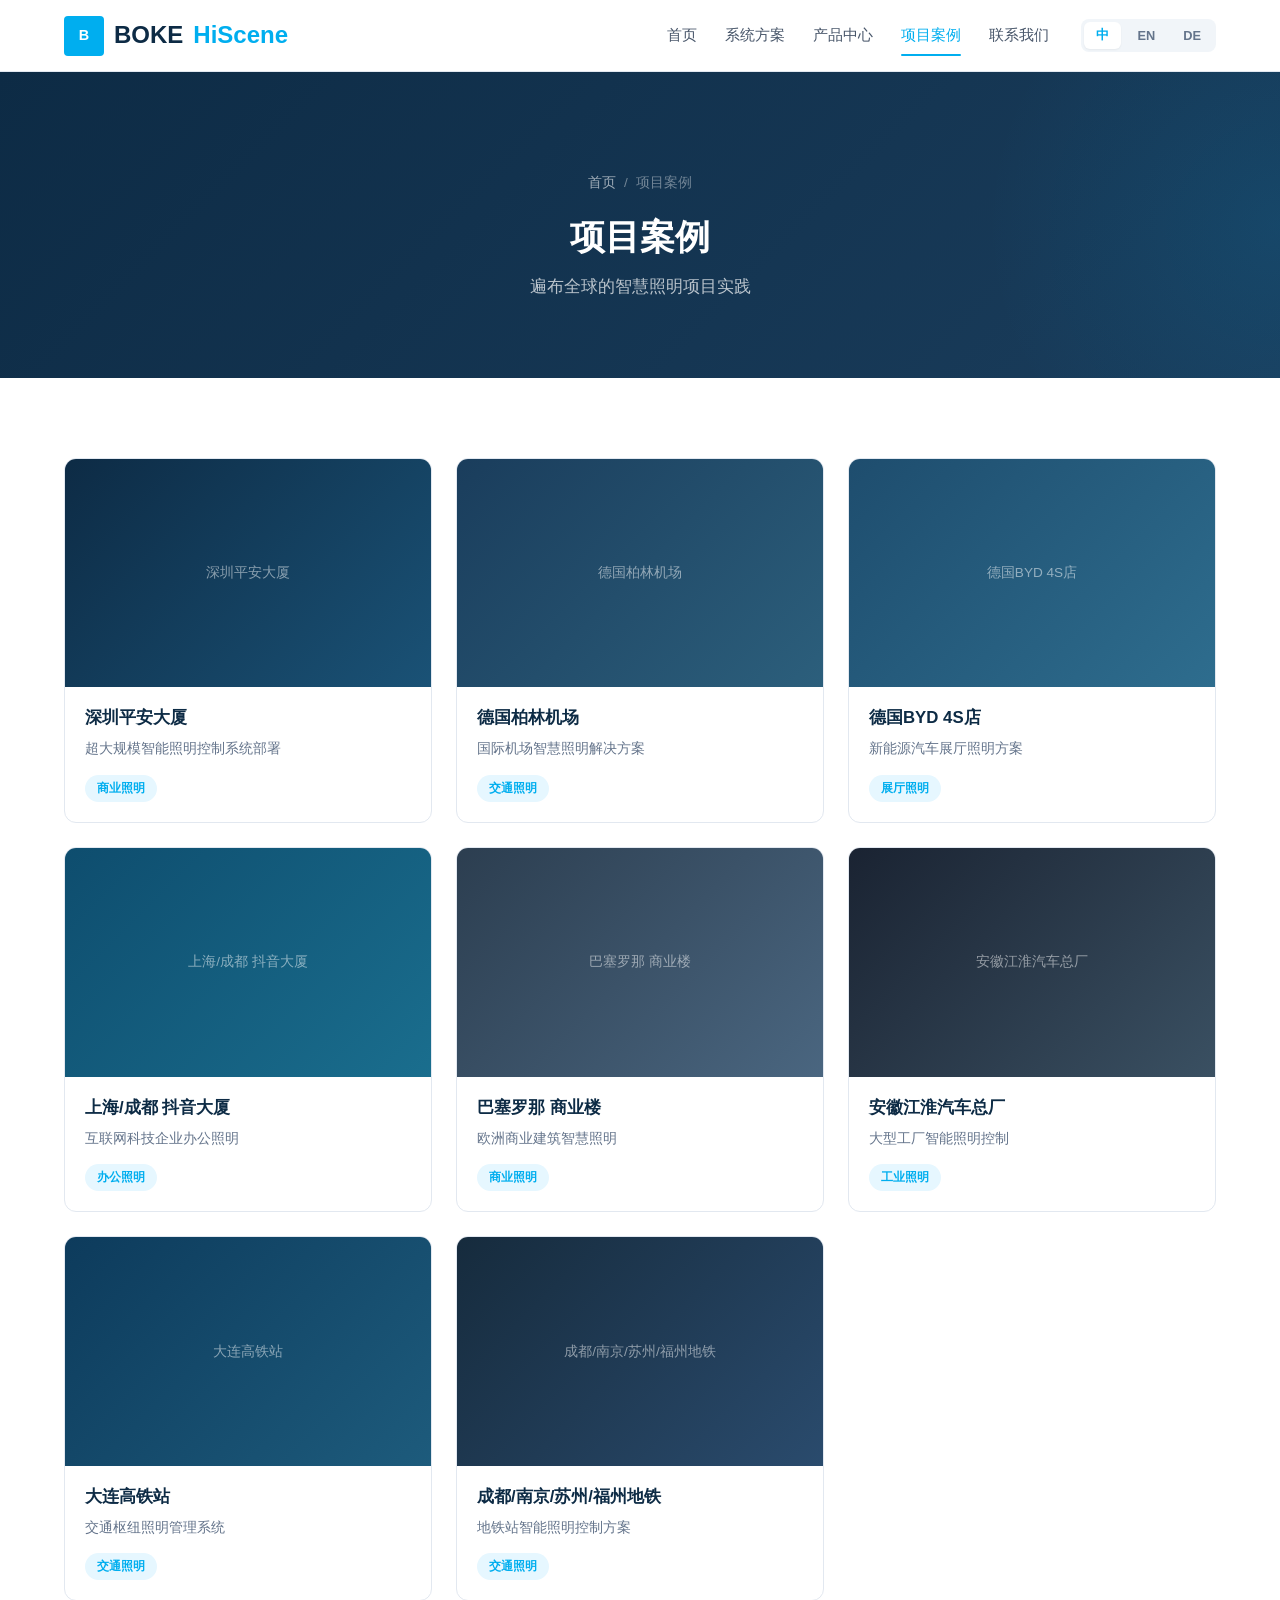
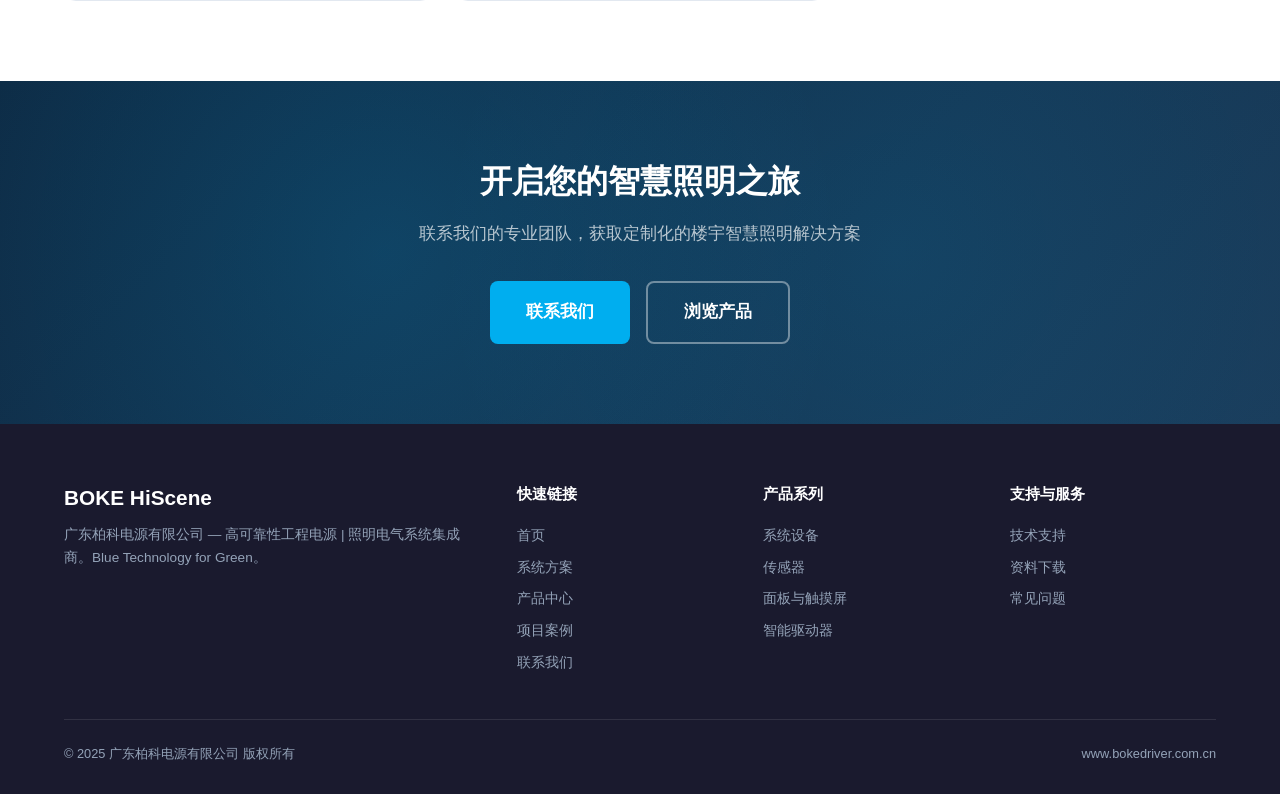
==== cases.html @ 122a6d92 "first commit" ====
<!DOCTYPE html>
<html lang="zh-CN">
<head>
  <meta charset="UTF-8">
  <meta name="viewport" content="width=device-width, initial-scale=1.0">
  <title>项目案例 - BOKE HiScene</title>
  <link rel="stylesheet" href="css/style.css">
</head>
<body>

  <!-- Header -->
  <header class="header">
    <div class="container">
      <a href="index.html" class="logo">
        <div class="logo-icon">B</div>
        BOKE <span>HiScene</span>
      </a>
      <nav class="nav">
        <div class="nav-links">
          <a href="index.html" data-i18n="nav.home">首页</a>
          <a href="system.html" data-i18n="nav.system">系统方案</a>
          <a href="products.html" data-i18n="nav.products">产品中心</a>
          <a href="cases.html" data-i18n="nav.cases">项目案例</a>
          <a href="contact.html" data-i18n="nav.contact">联系我们</a>
        </div>
        <div class="lang-switcher">
          <button data-lang="zh" class="active">中</button>
          <button data-lang="en">EN</button>
          <button data-lang="de">DE</button>
        </div>
        <button class="menu-toggle" aria-label="Menu">
          <span></span><span></span><span></span>
        </button>
      </nav>
    </div>
  </header>

  <!-- Page Hero -->
  <section class="page-hero">
    <div class="breadcrumb">
      <a href="index.html" data-i18n="nav.home">首页</a>
      <span>/</span>
      <span data-i18n="nav.cases">项目案例</span>
    </div>
    <h1 data-i18n="cases.title">项目案例</h1>
    <p data-i18n="cases.subtitle">遍布全球的智慧照明项目实践</p>
  </section>

  <!-- Cases Grid -->
  <section class="section">
    <div class="container">
      <div class="case-grid">
        <!-- Shenzhen Ping An Tower -->
        <div class="case-card">
          <div class="case-card-image" style="background: linear-gradient(135deg, #0D2B45, #1A5276);">
            <span data-i18n="case.pingan">深圳平安大厦</span>
          </div>
          <div class="case-card-body">
            <h3 data-i18n="case.pingan">深圳平安大厦</h3>
            <p data-i18n="case.pingan.desc">超大规模智能照明控制系统部署</p>
            <span class="case-tag" data-i18n="tag.commercial">商业照明</span>
          </div>
        </div>
        <!-- Berlin Airport -->
        <div class="case-card">
          <div class="case-card-image" style="background: linear-gradient(135deg, #1A3D5C, #2C5F7C);">
            <span data-i18n="case.berlin">德国柏林机场</span>
          </div>
          <div class="case-card-body">
            <h3 data-i18n="case.berlin">德国柏林机场</h3>
            <p data-i18n="case.berlin.desc">国际机场智慧照明解决方案</p>
            <span class="case-tag" data-i18n="tag.transport">交通照明</span>
          </div>
        </div>
        <!-- BYD 4S -->
        <div class="case-card">
          <div class="case-card-image" style="background: linear-gradient(135deg, #1E4D6E, #2E6D8E);">
            <span data-i18n="case.byd">德国BYD 4S店</span>
          </div>
          <div class="case-card-body">
            <h3 data-i18n="case.byd">德国BYD 4S店</h3>
            <p data-i18n="case.byd.desc">新能源汽车展厅照明方案</p>
            <span class="case-tag" data-i18n="tag.showroom">展厅照明</span>
          </div>
        </div>
        <!-- TikTok -->
        <div class="case-card">
          <div class="case-card-image" style="background: linear-gradient(135deg, #0E4D6E, #1A6E8E);">
            <span data-i18n="case.tiktok">上海/成都 抖音大厦</span>
          </div>
          <div class="case-card-body">
            <h3 data-i18n="case.tiktok">上海/成都 抖音大厦</h3>
            <p data-i18n="case.tiktok.desc">互联网科技企业办公照明</p>
            <span class="case-tag" data-i18n="tag.office">办公照明</span>
          </div>
        </div>
        <!-- Barcelona -->
        <div class="case-card">
          <div class="case-card-image" style="background: linear-gradient(135deg, #2C3E50, #4A6680);">
            <span data-i18n="case.barcelona">巴塞罗那 商业楼</span>
          </div>
          <div class="case-card-body">
            <h3 data-i18n="case.barcelona">巴塞罗那 商业楼</h3>
            <p data-i18n="case.barcelona.desc">欧洲商业建筑智慧照明</p>
            <span class="case-tag" data-i18n="tag.commercial">商业照明</span>
          </div>
        </div>
        <!-- JAC Motors -->
        <div class="case-card">
          <div class="case-card-image" style="background: linear-gradient(135deg, #1A2332, #3A5062);">
            <span data-i18n="case.jac">安徽江淮汽车总厂</span>
          </div>
          <div class="case-card-body">
            <h3 data-i18n="case.jac">安徽江淮汽车总厂</h3>
            <p data-i18n="case.jac.desc">大型工厂智能照明控制</p>
            <span class="case-tag" data-i18n="tag.industrial">工业照明</span>
          </div>
        </div>
        <!-- Dalian HSR -->
        <div class="case-card">
          <div class="case-card-image" style="background: linear-gradient(135deg, #0D3B5C, #1D5B7C);">
            <span data-i18n="case.dalian">大连高铁站</span>
          </div>
          <div class="case-card-body">
            <h3 data-i18n="case.dalian">大连高铁站</h3>
            <p data-i18n="case.dalian.desc">交通枢纽照明管理系统</p>
            <span class="case-tag" data-i18n="tag.transport">交通照明</span>
          </div>
        </div>
        <!-- Metro -->
        <div class="case-card">
          <div class="case-card-image" style="background: linear-gradient(135deg, #162B3D, #2A4B6D);">
            <span data-i18n="case.metro">成都/南京/苏州/福州地铁</span>
          </div>
          <div class="case-card-body">
            <h3 data-i18n="case.metro">成都/南京/苏州/福州地铁</h3>
            <p data-i18n="case.metro.desc">地铁站智能照明控制方案</p>
            <span class="case-tag" data-i18n="tag.transport">交通照明</span>
          </div>
        </div>
      </div>
    </div>
  </section>

  <!-- CTA -->
  <section class="cta-section">
    <div class="container">
      <h2 data-i18n="cta.title">开启您的智慧照明之旅</h2>
      <p data-i18n="cta.desc">联系我们的专业团队，获取定制化的楼宇智慧照明解决方案</p>
      <div class="btn-group" style="justify-content:center;">
        <a href="contact.html" class="btn btn-primary btn-lg" data-i18n="cta.btn.contact">联系我们</a>
        <a href="products.html" class="btn btn-outline btn-lg" data-i18n="cta.btn.products">浏览产品</a>
      </div>
    </div>
  </section>

  <!-- Footer -->
  <footer class="footer">
    <div class="container">
      <div class="footer-grid">
        <div class="footer-brand">
          <h3>BOKE HiScene</h3>
          <p data-i18n="footer.brand.desc">广东柏科电源有限公司 — 高可靠性工程电源 | 照明电气系统集成商。Blue Technology for Green。</p>
        </div>
        <div class="footer-links">
          <h4 data-i18n="footer.quicklinks">快速链接</h4>
          <a href="index.html" data-i18n="nav.home">首页</a>
          <a href="system.html" data-i18n="nav.system">系统方案</a>
          <a href="products.html" data-i18n="nav.products">产品中心</a>
          <a href="cases.html" data-i18n="nav.cases">项目案例</a>
          <a href="contact.html" data-i18n="nav.contact">联系我们</a>
        </div>
        <div class="footer-links">
          <h4 data-i18n="footer.products">产品系列</h4>
          <a href="products.html" data-i18n="products.tab.system">系统设备</a>
          <a href="products.html" data-i18n="products.tab.sensor">传感器</a>
          <a href="products.html" data-i18n="products.tab.panel">面板与触摸屏</a>
          <a href="products.html" data-i18n="products.tab.driver">智能驱动器</a>
        </div>
        <div class="footer-links">
          <h4 data-i18n="footer.support">支持与服务</h4>
          <a href="contact.html" data-i18n="footer.techsupport">技术支持</a>
          <a href="#" data-i18n="footer.download">资料下载</a>
          <a href="#" data-i18n="footer.faq">常见问题</a>
        </div>
      </div>
      <div class="footer-bottom">
        <span data-i18n="footer.copyright">© 2025 广东柏科电源有限公司 版权所有</span>
        <span>www.bokedriver.com.cn</span>
      </div>
    </div>
  </footer>

  <script src="js/i18n.js"></script>
  <script src="js/main.js"></script>
</body>
</html>
---- css/style.css ----
/* ============================================
   BOKE HiScene - Global Styles
   ============================================ */

/* --- CSS Variables --- */
:root {
  --primary: #00AEEF;
  --primary-dark: #0090CC;
  --primary-light: #E6F7FF;
  --navy: #0D2B45;
  --navy-light: #1A3D5C;
  --dark: #1A1A2E;
  --white: #FFFFFF;
  --bg: #F8FAFC;
  --bg-alt: #F0F4F8;
  --gray-100: #F1F5F9;
  --gray-200: #E2E8F0;
  --gray-300: #CBD5E1;
  --gray-400: #94A3B8;
  --gray-500: #64748B;
  --gray-600: #475569;
  --gray-700: #334155;
  --gray-800: #1E293B;
  --green: #16A34A;
  --green-light: #DCFCE7;
  --orange: #F59E0B;
  --red: #DC2626;

  --font-family: -apple-system, BlinkMacSystemFont, "Segoe UI", "PingFang SC", "Hiragino Sans GB", "Microsoft YaHei", "Helvetica Neue", Arial, sans-serif;
  --font-mono: "SF Mono", "Fira Code", "Fira Mono", "Roboto Mono", monospace;

  --shadow-sm: 0 1px 2px rgba(0,0,0,0.05);
  --shadow: 0 1px 3px rgba(0,0,0,0.1), 0 1px 2px rgba(0,0,0,0.06);
  --shadow-md: 0 4px 6px rgba(0,0,0,0.07), 0 2px 4px rgba(0,0,0,0.06);
  --shadow-lg: 0 10px 15px rgba(0,0,0,0.1), 0 4px 6px rgba(0,0,0,0.05);
  --shadow-xl: 0 20px 25px rgba(0,0,0,0.1), 0 10px 10px rgba(0,0,0,0.04);

  --radius-sm: 4px;
  --radius: 8px;
  --radius-lg: 12px;
  --radius-xl: 16px;

  --max-width: 1200px;
  --header-height: 72px;

  --transition: 0.3s ease;
}

/* --- Reset & Base --- */
*, *::before, *::after {
  margin: 0;
  padding: 0;
  box-sizing: border-box;
}

html {
  scroll-behavior: smooth;
  font-size: 16px;
}

body {
  font-family: var(--font-family);
  color: var(--gray-700);
  background: var(--white);
  line-height: 1.6;
  -webkit-font-smoothing: antialiased;
  -moz-osx-font-smoothing: grayscale;
}

a {
  color: var(--primary);
  text-decoration: none;
  transition: color var(--transition);
}

a:hover {
  color: var(--primary-dark);
}

img {
  max-width: 100%;
  height: auto;
  display: block;
}

ul, ol {
  list-style: none;
}

h1, h2, h3, h4, h5, h6 {
  color: var(--navy);
  font-weight: 700;
  line-height: 1.3;
}

h1 { font-size: 2.5rem; }
h2 { font-size: 2rem; }
h3 { font-size: 1.5rem; }
h4 { font-size: 1.25rem; }

p {
  margin-bottom: 1rem;
  line-height: 1.8;
}

/* --- Layout --- */
.container {
  max-width: var(--max-width);
  margin: 0 auto;
  padding: 0 24px;
}

.section {
  padding: 80px 0;
}

.section-alt {
  background: var(--bg);
}

.section-header {
  text-align: center;
  margin-bottom: 48px;
}

.section-header h2 {
  margin-bottom: 16px;
  position: relative;
}

.section-header h2::after {
  content: "";
  display: block;
  width: 60px;
  height: 3px;
  background: var(--primary);
  margin: 16px auto 0;
  border-radius: 2px;
}

.section-header p {
  color: var(--gray-500);
  font-size: 1.1rem;
  max-width: 640px;
  margin: 0 auto;
}

/* --- Header / Navigation --- */
.header {
  position: fixed;
  top: 0;
  left: 0;
  right: 0;
  height: var(--header-height);
  background: rgba(255,255,255,0.95);
  backdrop-filter: blur(10px);
  -webkit-backdrop-filter: blur(10px);
  border-bottom: 1px solid var(--gray-200);
  z-index: 1000;
  transition: background var(--transition), box-shadow var(--transition);
}

.header.scrolled {
  box-shadow: var(--shadow-md);
}

.header .container {
  display: flex;
  align-items: center;
  justify-content: space-between;
  height: 100%;
}

.logo {
  display: flex;
  align-items: center;
  gap: 10px;
  font-size: 1.5rem;
  font-weight: 800;
  color: var(--navy);
}

.logo-icon {
  width: 40px;
  height: 40px;
  background: var(--primary);
  border-radius: var(--radius-sm);
  display: flex;
  align-items: center;
  justify-content: center;
  color: white;
  font-weight: 900;
  font-size: 0.9rem;
}

.logo span {
  color: var(--primary);
}

.nav {
  display: flex;
  align-items: center;
  gap: 32px;
}

.nav-links {
  display: flex;
  gap: 28px;
}

.nav-links a {
  color: var(--gray-600);
  font-size: 0.95rem;
  font-weight: 500;
  padding: 8px 0;
  position: relative;
  transition: color var(--transition);
}

.nav-links a:hover,
.nav-links a.active {
  color: var(--primary);
}

.nav-links a.active::after {
  content: "";
  position: absolute;
  bottom: 0;
  left: 0;
  right: 0;
  height: 2px;
  background: var(--primary);
  border-radius: 1px;
}

/* Language Switcher */
.lang-switcher {
  display: flex;
  gap: 4px;
  background: var(--gray-100);
  border-radius: var(--radius);
  padding: 3px;
}

.lang-switcher button {
  border: none;
  background: transparent;
  padding: 5px 12px;
  font-size: 0.8rem;
  font-weight: 600;
  color: var(--gray-500);
  cursor: pointer;
  border-radius: 6px;
  transition: all var(--transition);
  font-family: var(--font-family);
}

.lang-switcher button.active {
  background: var(--white);
  color: var(--primary);
  box-shadow: var(--shadow-sm);
}

.lang-switcher button:hover:not(.active) {
  color: var(--gray-700);
}

/* Mobile Menu Toggle */
.menu-toggle {
  display: none;
  flex-direction: column;
  gap: 5px;
  cursor: pointer;
  padding: 8px;
  border: none;
  background: none;
}

.menu-toggle span {
  display: block;
  width: 24px;
  height: 2px;
  background: var(--navy);
  border-radius: 2px;
  transition: all var(--transition);
}

/* --- Hero Section --- */
.hero {
  position: relative;
  min-height: 600px;
  display: flex;
  align-items: center;
  background: linear-gradient(135deg, var(--navy) 0%, var(--navy-light) 50%, #0E4D6E 100%);
  overflow: hidden;
  margin-top: var(--header-height);
}

.hero::before {
  content: "";
  position: absolute;
  top: -50%;
  right: -20%;
  width: 70%;
  height: 200%;
  background: linear-gradient(135deg, rgba(0,174,239,0.15) 0%, rgba(0,174,239,0.05) 100%);
  transform: rotate(-15deg);
  border-radius: 100px;
}

.hero::after {
  content: "";
  position: absolute;
  bottom: -10%;
  left: -10%;
  width: 40%;
  height: 60%;
  background: radial-gradient(circle, rgba(0,174,239,0.1) 0%, transparent 70%);
}

.hero .container {
  position: relative;
  z-index: 2;
  display: flex;
  align-items: center;
  gap: 60px;
  padding-top: 40px;
  padding-bottom: 40px;
}

.hero-content {
  flex: 1;
  color: white;
}

.hero-badge {
  display: inline-flex;
  align-items: center;
  gap: 8px;
  background: rgba(0,174,239,0.2);
  border: 1px solid rgba(0,174,239,0.3);
  border-radius: 24px;
  padding: 6px 16px;
  font-size: 0.85rem;
  color: var(--primary);
  margin-bottom: 24px;
}

.hero-badge::before {
  content: "";
  width: 8px;
  height: 8px;
  background: var(--primary);
  border-radius: 50%;
  animation: pulse 2s infinite;
}

@keyframes pulse {
  0%, 100% { opacity: 1; }
  50% { opacity: 0.4; }
}

.hero h1 {
  color: white;
  font-size: 3rem;
  font-weight: 800;
  line-height: 1.2;
  margin-bottom: 16px;
}

.hero h1 span {
  color: var(--primary);
}

.hero-subtitle {
  font-size: 1.2rem;
  color: rgba(255,255,255,0.8);
  margin-bottom: 32px;
  max-width: 520px;
  line-height: 1.7;
}

.hero-visual {
  flex: 1;
  max-width: 480px;
}

.hero-image-placeholder {
  aspect-ratio: 4/3;
  background: linear-gradient(135deg, rgba(0,174,239,0.2), rgba(0,174,239,0.05));
  border: 1px solid rgba(0,174,239,0.2);
  border-radius: var(--radius-lg);
  display: flex;
  align-items: center;
  justify-content: center;
  color: rgba(255,255,255,0.5);
  font-size: 0.9rem;
}

/* --- Buttons --- */
.btn {
  display: inline-flex;
  align-items: center;
  gap: 8px;
  padding: 12px 28px;
  border-radius: var(--radius);
  font-size: 0.95rem;
  font-weight: 600;
  border: none;
  cursor: pointer;
  transition: all var(--transition);
  font-family: var(--font-family);
  text-decoration: none;
}

.btn-primary {
  background: var(--primary);
  color: white;
}

.btn-primary:hover {
  background: var(--primary-dark);
  color: white;
  transform: translateY(-1px);
  box-shadow: 0 4px 12px rgba(0,174,239,0.4);
}

.btn-outline {
  background: transparent;
  color: white;
  border: 2px solid rgba(255,255,255,0.4);
}

.btn-outline:hover {
  background: rgba(255,255,255,0.1);
  border-color: white;
  color: white;
}

.btn-outline-dark {
  background: transparent;
  color: var(--primary);
  border: 2px solid var(--primary);
}

.btn-outline-dark:hover {
  background: var(--primary);
  color: white;
}

.btn-sm {
  padding: 8px 18px;
  font-size: 0.85rem;
}

.btn-lg {
  padding: 16px 36px;
  font-size: 1.05rem;
}

.btn-group {
  display: flex;
  gap: 16px;
  flex-wrap: wrap;
}

/* --- Stats Bar --- */
.stats-bar {
  background: var(--white);
  padding: 40px 0;
  border-bottom: 1px solid var(--gray-200);
}

.stats-grid {
  display: grid;
  grid-template-columns: repeat(4, 1fr);
  gap: 32px;
  text-align: center;
}

.stat-item {
  padding: 16px;
}

.stat-number {
  font-size: 2.5rem;
  font-weight: 800;
  color: var(--primary);
  line-height: 1;
  margin-bottom: 8px;
}

.stat-number span {
  font-size: 1.2rem;
  font-weight: 600;
}

.stat-label {
  font-size: 0.9rem;
  color: var(--gray-500);
}

/* --- Cards --- */
.card {
  background: var(--white);
  border-radius: var(--radius-lg);
  border: 1px solid var(--gray-200);
  padding: 32px;
  transition: all var(--transition);
}

.card:hover {
  box-shadow: var(--shadow-lg);
  transform: translateY(-4px);
  border-color: var(--primary-light);
}

.card-icon {
  width: 56px;
  height: 56px;
  background: var(--primary-light);
  border-radius: var(--radius);
  display: flex;
  align-items: center;
  justify-content: center;
  margin-bottom: 20px;
  color: var(--primary);
}

.card-icon svg {
  width: 28px;
  height: 28px;
}

.card h3 {
  font-size: 1.1rem;
  margin-bottom: 10px;
}

.card p {
  font-size: 0.9rem;
  color: var(--gray-500);
  margin-bottom: 0;
  line-height: 1.6;
}

/* Feature Grid */
.feature-grid {
  display: grid;
  grid-template-columns: repeat(3, 1fr);
  gap: 24px;
}

/* --- Product Card --- */
.product-card {
  background: var(--white);
  border-radius: var(--radius-lg);
  border: 1px solid var(--gray-200);
  overflow: hidden;
  transition: all var(--transition);
}

.product-card:hover {
  box-shadow: var(--shadow-lg);
  transform: translateY(-4px);
  border-color: var(--primary);
}

.product-card-image {
  aspect-ratio: 4/3;
  background: var(--bg);
  display: flex;
  align-items: center;
  justify-content: center;
  color: var(--gray-400);
  font-size: 0.85rem;
  border-bottom: 1px solid var(--gray-200);
  position: relative;
  overflow: hidden;
}

.product-card-image::before {
  content: "";
  position: absolute;
  top: 0;
  left: 0;
  right: 0;
  bottom: 0;
  background: linear-gradient(135deg, var(--primary-light) 0%, var(--bg) 100%);
  opacity: 0.5;
}

.product-card-image span {
  position: relative;
  z-index: 1;
  font-weight: 600;
  color: var(--gray-500);
}

.product-card-body {
  padding: 20px;
}

.product-card-model {
  font-size: 0.8rem;
  color: var(--primary);
  font-weight: 600;
  margin-bottom: 4px;
  font-family: var(--font-mono);
}

.product-card-body h3 {
  font-size: 1rem;
  margin-bottom: 8px;
}

.product-card-body p {
  font-size: 0.85rem;
  color: var(--gray-500);
  margin-bottom: 12px;
}

.product-card-link {
  font-size: 0.85rem;
  font-weight: 600;
  color: var(--primary);
  display: inline-flex;
  align-items: center;
  gap: 4px;
}

.product-card-link::after {
  content: "\2192";
}

/* Product Grid */
.product-grid {
  display: grid;
  grid-template-columns: repeat(4, 1fr);
  gap: 24px;
}

/* --- Case Card --- */
.case-card {
  background: var(--white);
  border-radius: var(--radius-lg);
  overflow: hidden;
  border: 1px solid var(--gray-200);
  transition: all var(--transition);
}

.case-card:hover {
  box-shadow: var(--shadow-lg);
  transform: translateY(-4px);
}

.case-card-image {
  aspect-ratio: 16/10;
  background: linear-gradient(135deg, var(--navy), var(--navy-light));
  display: flex;
  align-items: center;
  justify-content: center;
  color: rgba(255,255,255,0.5);
  font-size: 0.85rem;
  position: relative;
}

.case-card-body {
  padding: 20px;
}

.case-card-body h3 {
  font-size: 1.05rem;
  margin-bottom: 8px;
}

.case-card-body p {
  font-size: 0.85rem;
  color: var(--gray-500);
  margin-bottom: 12px;
}

.case-tag {
  display: inline-block;
  padding: 4px 12px;
  background: var(--primary-light);
  color: var(--primary);
  font-size: 0.75rem;
  font-weight: 600;
  border-radius: 20px;
}

.case-grid {
  display: grid;
  grid-template-columns: repeat(3, 1fr);
  gap: 24px;
}

/* --- Tabs --- */
.tabs {
  display: flex;
  gap: 8px;
  flex-wrap: wrap;
  margin-bottom: 32px;
  border-bottom: 2px solid var(--gray-200);
  padding-bottom: 0;
}

.tab-btn {
  padding: 12px 24px;
  border: none;
  background: none;
  font-size: 0.9rem;
  font-weight: 600;
  color: var(--gray-500);
  cursor: pointer;
  position: relative;
  transition: all var(--transition);
  font-family: var(--font-family);
  border-bottom: 2px solid transparent;
  margin-bottom: -2px;
}

.tab-btn:hover {
  color: var(--primary);
}

.tab-btn.active {
  color: var(--primary);
  border-bottom-color: var(--primary);
}

.tab-content {
  display: none;
}

.tab-content.active {
  display: block;
}

/* --- Advantage Grid (icon + text compact) --- */
.advantage-grid {
  display: grid;
  grid-template-columns: repeat(5, 1fr);
  gap: 20px;
}

.advantage-item {
  text-align: center;
  padding: 24px 16px;
  background: var(--white);
  border-radius: var(--radius);
  border: 1px solid var(--gray-200);
  transition: all var(--transition);
}

.advantage-item:hover {
  border-color: var(--primary);
  box-shadow: var(--shadow-md);
}

.advantage-icon {
  width: 48px;
  height: 48px;
  margin: 0 auto 12px;
  background: var(--primary-light);
  border-radius: var(--radius);
  display: flex;
  align-items: center;
  justify-content: center;
  color: var(--primary);
}

.advantage-icon svg {
  width: 24px;
  height: 24px;
}

.advantage-item h4 {
  font-size: 0.9rem;
  margin-bottom: 6px;
}

.advantage-item p {
  font-size: 0.78rem;
  color: var(--gray-500);
  margin-bottom: 0;
  line-height: 1.5;
}

/* Control Strategy Grid */
.strategy-grid {
  display: grid;
  grid-template-columns: repeat(4, 1fr);
  gap: 20px;
}

.strategy-item {
  text-align: center;
  padding: 28px 16px;
  background: var(--white);
  border-radius: var(--radius);
  border: 1px solid var(--gray-200);
  transition: all var(--transition);
}

.strategy-item:hover {
  border-color: var(--primary);
  box-shadow: var(--shadow-md);
}

.strategy-icon {
  width: 52px;
  height: 52px;
  margin: 0 auto 14px;
  background: var(--primary-light);
  border-radius: 50%;
  display: flex;
  align-items: center;
  justify-content: center;
  color: var(--primary);
}

.strategy-icon svg {
  width: 24px;
  height: 24px;
}

.strategy-item h4 {
  font-size: 0.9rem;
  color: var(--navy);
}

/* --- Scene / Application Cards --- */
.scene-grid {
  display: grid;
  grid-template-columns: repeat(4, 1fr);
  gap: 24px;
}

.scene-card {
  position: relative;
  border-radius: var(--radius-lg);
  overflow: hidden;
  aspect-ratio: 3/4;
  cursor: pointer;
  transition: all var(--transition);
}

.scene-card:hover {
  transform: translateY(-4px);
  box-shadow: var(--shadow-xl);
}

.scene-card-bg {
  position: absolute;
  inset: 0;
  background: linear-gradient(135deg, var(--navy) 0%, var(--navy-light) 100%);
}

.scene-card::after {
  content: "";
  position: absolute;
  inset: 0;
  background: linear-gradient(to top, rgba(0,0,0,0.7) 0%, rgba(0,0,0,0.1) 50%, transparent 100%);
}

.scene-card-content {
  position: absolute;
  bottom: 0;
  left: 0;
  right: 0;
  padding: 24px;
  z-index: 2;
  color: white;
}

.scene-card-content h3 {
  color: white;
  font-size: 1.1rem;
  margin-bottom: 6px;
}

.scene-card-content p {
  font-size: 0.8rem;
  color: rgba(255,255,255,0.7);
  margin-bottom: 0;
}

/* --- Product Detail --- */
.product-detail-header {
  display: grid;
  grid-template-columns: 1fr 1fr;
  gap: 48px;
  align-items: start;
  padding: 40px 0;
}

.product-detail-image {
  aspect-ratio: 1;
  background: var(--bg);
  border-radius: var(--radius-lg);
  display: flex;
  align-items: center;
  justify-content: center;
  color: var(--gray-400);
  border: 1px solid var(--gray-200);
}

.product-detail-info h1 {
  font-size: 2rem;
  margin-bottom: 8px;
}

.product-detail-model {
  font-size: 1rem;
  color: var(--primary);
  font-weight: 600;
  font-family: var(--font-mono);
  margin-bottom: 20px;
}

.product-features {
  margin-bottom: 24px;
}

.product-features li {
  padding: 8px 0;
  padding-left: 20px;
  position: relative;
  font-size: 0.9rem;
  color: var(--gray-600);
  border-bottom: 1px solid var(--gray-100);
}

.product-features li::before {
  content: "";
  position: absolute;
  left: 0;
  top: 15px;
  width: 8px;
  height: 8px;
  background: var(--primary);
  border-radius: 50%;
}

/* Spec Table */
.spec-table {
  width: 100%;
  border-collapse: collapse;
  margin-top: 24px;
}

.spec-table th,
.spec-table td {
  padding: 12px 16px;
  text-align: left;
  border-bottom: 1px solid var(--gray-200);
  font-size: 0.9rem;
}

.spec-table th {
  background: var(--bg);
  color: var(--navy);
  font-weight: 600;
  width: 35%;
}

.spec-table td {
  color: var(--gray-600);
}

/* --- Page Hero (sub pages) --- */
.page-hero {
  background: linear-gradient(135deg, var(--navy) 0%, var(--navy-light) 100%);
  padding: 100px 0 60px;
  margin-top: var(--header-height);
  text-align: center;
  position: relative;
  overflow: hidden;
}

.page-hero::before {
  content: "";
  position: absolute;
  top: -50%;
  right: -30%;
  width: 60%;
  height: 200%;
  background: radial-gradient(circle, rgba(0,174,239,0.1) 0%, transparent 60%);
}

.page-hero h1 {
  color: white;
  font-size: 2.2rem;
  margin-bottom: 12px;
  position: relative;
}

.page-hero p {
  color: rgba(255,255,255,0.7);
  font-size: 1.05rem;
  position: relative;
}

/* Breadcrumb */
.breadcrumb {
  display: flex;
  align-items: center;
  gap: 8px;
  font-size: 0.85rem;
  color: rgba(255,255,255,0.5);
  justify-content: center;
  margin-bottom: 20px;
  position: relative;
}

.breadcrumb a {
  color: rgba(255,255,255,0.6);
}

.breadcrumb a:hover {
  color: white;
}

.breadcrumb span {
  color: rgba(255,255,255,0.4);
}

/* --- Contact / Form --- */
.contact-grid {
  display: grid;
  grid-template-columns: 1fr 1fr;
  gap: 48px;
}

.contact-info-item {
  display: flex;
  gap: 16px;
  margin-bottom: 24px;
}

.contact-info-icon {
  width: 44px;
  height: 44px;
  background: var(--primary-light);
  border-radius: var(--radius);
  display: flex;
  align-items: center;
  justify-content: center;
  color: var(--primary);
  flex-shrink: 0;
}

.contact-info-icon svg {
  width: 20px;
  height: 20px;
}

.contact-info-text h4 {
  font-size: 0.9rem;
  margin-bottom: 4px;
}

.contact-info-text p {
  font-size: 0.9rem;
  color: var(--gray-500);
  margin-bottom: 0;
}

.form-group {
  margin-bottom: 20px;
}

.form-group label {
  display: block;
  font-size: 0.85rem;
  font-weight: 600;
  color: var(--gray-700);
  margin-bottom: 6px;
}

.form-group input,
.form-group textarea,
.form-group select {
  width: 100%;
  padding: 10px 14px;
  border: 1px solid var(--gray-300);
  border-radius: var(--radius);
  font-size: 0.9rem;
  color: var(--gray-700);
  font-family: var(--font-family);
  transition: border-color var(--transition);
  background: var(--white);
}

.form-group input:focus,
.form-group textarea:focus,
.form-group select:focus {
  outline: none;
  border-color: var(--primary);
  box-shadow: 0 0 0 3px rgba(0,174,239,0.1);
}

.form-group textarea {
  min-height: 120px;
  resize: vertical;
}

/* --- Certification Badges --- */
.cert-grid {
  display: flex;
  gap: 32px;
  align-items: center;
  justify-content: center;
  flex-wrap: wrap;
  padding: 40px 0;
}

.cert-badge {
  display: flex;
  flex-direction: column;
  align-items: center;
  gap: 8px;
  padding: 16px 24px;
  background: var(--white);
  border-radius: var(--radius);
  border: 1px solid var(--gray-200);
}

.cert-badge-icon {
  width: 48px;
  height: 48px;
  background: var(--primary-light);
  border-radius: 50%;
  display: flex;
  align-items: center;
  justify-content: center;
  color: var(--primary);
  font-weight: 700;
  font-size: 0.7rem;
}

.cert-badge span {
  font-size: 0.8rem;
  font-weight: 600;
  color: var(--gray-600);
}

/* --- CTA Section --- */
.cta-section {
  background: linear-gradient(135deg, var(--navy) 0%, var(--navy-light) 100%);
  padding: 80px 0;
  text-align: center;
  position: relative;
  overflow: hidden;
}

.cta-section::before {
  content: "";
  position: absolute;
  top: 0;
  left: 0;
  right: 0;
  bottom: 0;
  background: radial-gradient(circle at 30% 50%, rgba(0,174,239,0.15) 0%, transparent 50%),
              radial-gradient(circle at 70% 50%, rgba(0,174,239,0.1) 0%, transparent 50%);
}

.cta-section .container {
  position: relative;
}

.cta-section h2 {
  color: white;
  font-size: 2rem;
  margin-bottom: 16px;
}

.cta-section p {
  color: rgba(255,255,255,0.7);
  font-size: 1.05rem;
  margin-bottom: 32px;
  max-width: 500px;
  margin-left: auto;
  margin-right: auto;
}

/* --- Footer --- */
.footer {
  background: var(--dark);
  color: var(--gray-400);
  padding: 60px 0 30px;
}

.footer-grid {
  display: grid;
  grid-template-columns: 2fr 1fr 1fr 1fr;
  gap: 40px;
  margin-bottom: 40px;
}

.footer-brand h3 {
  color: white;
  font-size: 1.3rem;
  margin-bottom: 12px;
}

.footer-brand p {
  font-size: 0.85rem;
  color: var(--gray-400);
  line-height: 1.7;
}

.footer-links h4 {
  color: white;
  font-size: 0.95rem;
  margin-bottom: 16px;
}

.footer-links a {
  display: block;
  color: var(--gray-400);
  font-size: 0.85rem;
  padding: 5px 0;
  transition: color var(--transition);
}

.footer-links a:hover {
  color: var(--primary);
}

.footer-bottom {
  border-top: 1px solid rgba(255,255,255,0.1);
  padding-top: 24px;
  display: flex;
  justify-content: space-between;
  align-items: center;
  font-size: 0.8rem;
}

/* --- System Architecture Diagram Placeholder --- */
.arch-diagram {
  background: var(--white);
  border: 1px solid var(--gray-200);
  border-radius: var(--radius-lg);
  padding: 40px;
  text-align: center;
  min-height: 400px;
  display: flex;
  flex-direction: column;
  align-items: center;
  justify-content: center;
  color: var(--gray-400);
}

.arch-diagram svg {
  width: 100%;
  max-width: 800px;
  margin-bottom: 16px;
}

/* --- Feature List (two-column) --- */
.feature-list-grid {
  display: grid;
  grid-template-columns: 1fr 1fr;
  gap: 16px 40px;
}

.feature-list-item {
  display: flex;
  align-items: flex-start;
  gap: 12px;
  padding: 12px 0;
  font-size: 0.9rem;
  color: var(--gray-600);
}

.feature-list-item::before {
  content: "";
  width: 20px;
  height: 20px;
  min-width: 20px;
  background: var(--primary-light);
  border-radius: 50%;
  display: flex;
  align-items: center;
  justify-content: center;
  margin-top: 2px;
  background-image: url("data:image/svg+xml,%3Csvg xmlns='http://www.w3.org/2000/svg' width='12' height='12' viewBox='0 0 24 24' fill='none' stroke='%2300AEEF' stroke-width='3' stroke-linecap='round' stroke-linejoin='round'%3E%3Cpolyline points='20 6 9 17 4 12'%3E%3C/polyline%3E%3C/svg%3E");
  background-repeat: no-repeat;
  background-position: center;
}

/* --- Map Placeholder --- */
.map-placeholder {
  width: 100%;
  height: 300px;
  background: var(--bg);
  border-radius: var(--radius-lg);
  border: 1px solid var(--gray-200);
  display: flex;
  align-items: center;
  justify-content: center;
  color: var(--gray-400);
  margin-top: 40px;
}

/* --- Utility --- */
.text-center { text-align: center; }
.text-primary { color: var(--primary); }
.mt-1 { margin-top: 8px; }
.mt-2 { margin-top: 16px; }
.mt-3 { margin-top: 24px; }
.mt-4 { margin-top: 32px; }
.mb-2 { margin-bottom: 16px; }
.mb-3 { margin-bottom: 24px; }
.mb-4 { margin-bottom: 32px; }

/* --- Responsive --- */
@media (max-width: 1024px) {
  .feature-grid { grid-template-columns: repeat(2, 1fr); }
  .product-grid { grid-template-columns: repeat(3, 1fr); }
  .advantage-grid { grid-template-columns: repeat(3, 1fr); }
  .strategy-grid { grid-template-columns: repeat(3, 1fr); }
  .footer-grid { grid-template-columns: 1fr 1fr; gap: 32px; }
}

@media (max-width: 768px) {
  h1 { font-size: 1.8rem; }
  h2 { font-size: 1.5rem; }
  .section { padding: 48px 0; }

  .nav-links {
    display: none;
    position: absolute;
    top: var(--header-height);
    left: 0;
    right: 0;
    background: var(--white);
    flex-direction: column;
    padding: 16px 24px;
    border-bottom: 1px solid var(--gray-200);
    box-shadow: var(--shadow-lg);
    gap: 0;
  }

  .nav-links.open {
    display: flex;
  }

  .nav-links a {
    padding: 12px 0;
    border-bottom: 1px solid var(--gray-100);
  }

  .menu-toggle {
    display: flex;
  }

  .hero .container {
    flex-direction: column;
    text-align: center;
  }

  .hero h1 { font-size: 2rem; }
  .hero-subtitle { margin: 0 auto 24px; }
  .hero-visual { max-width: 320px; width: 100%; }
  .btn-group { justify-content: center; }

  .stats-grid { grid-template-columns: repeat(2, 1fr); gap: 16px; }
  .feature-grid { grid-template-columns: 1fr; }
  .product-grid { grid-template-columns: repeat(2, 1fr); }
  .scene-grid { grid-template-columns: repeat(2, 1fr); }
  .case-grid { grid-template-columns: 1fr; }
  .advantage-grid { grid-template-columns: repeat(2, 1fr); }
  .strategy-grid { grid-template-columns: repeat(2, 1fr); }
  .contact-grid { grid-template-columns: 1fr; }
  .product-detail-header { grid-template-columns: 1fr; }
  .feature-list-grid { grid-template-columns: 1fr; }
  .footer-grid { grid-template-columns: 1fr; }
  .footer-bottom { flex-direction: column; gap: 8px; text-align: center; }
}

@media (max-width: 480px) {
  .product-grid { grid-template-columns: 1fr; }
  .scene-grid { grid-template-columns: 1fr; }
  .stats-grid { grid-template-columns: 1fr; }
  .advantage-grid { grid-template-columns: 1fr; }
  .strategy-grid { grid-template-columns: 1fr; }
}
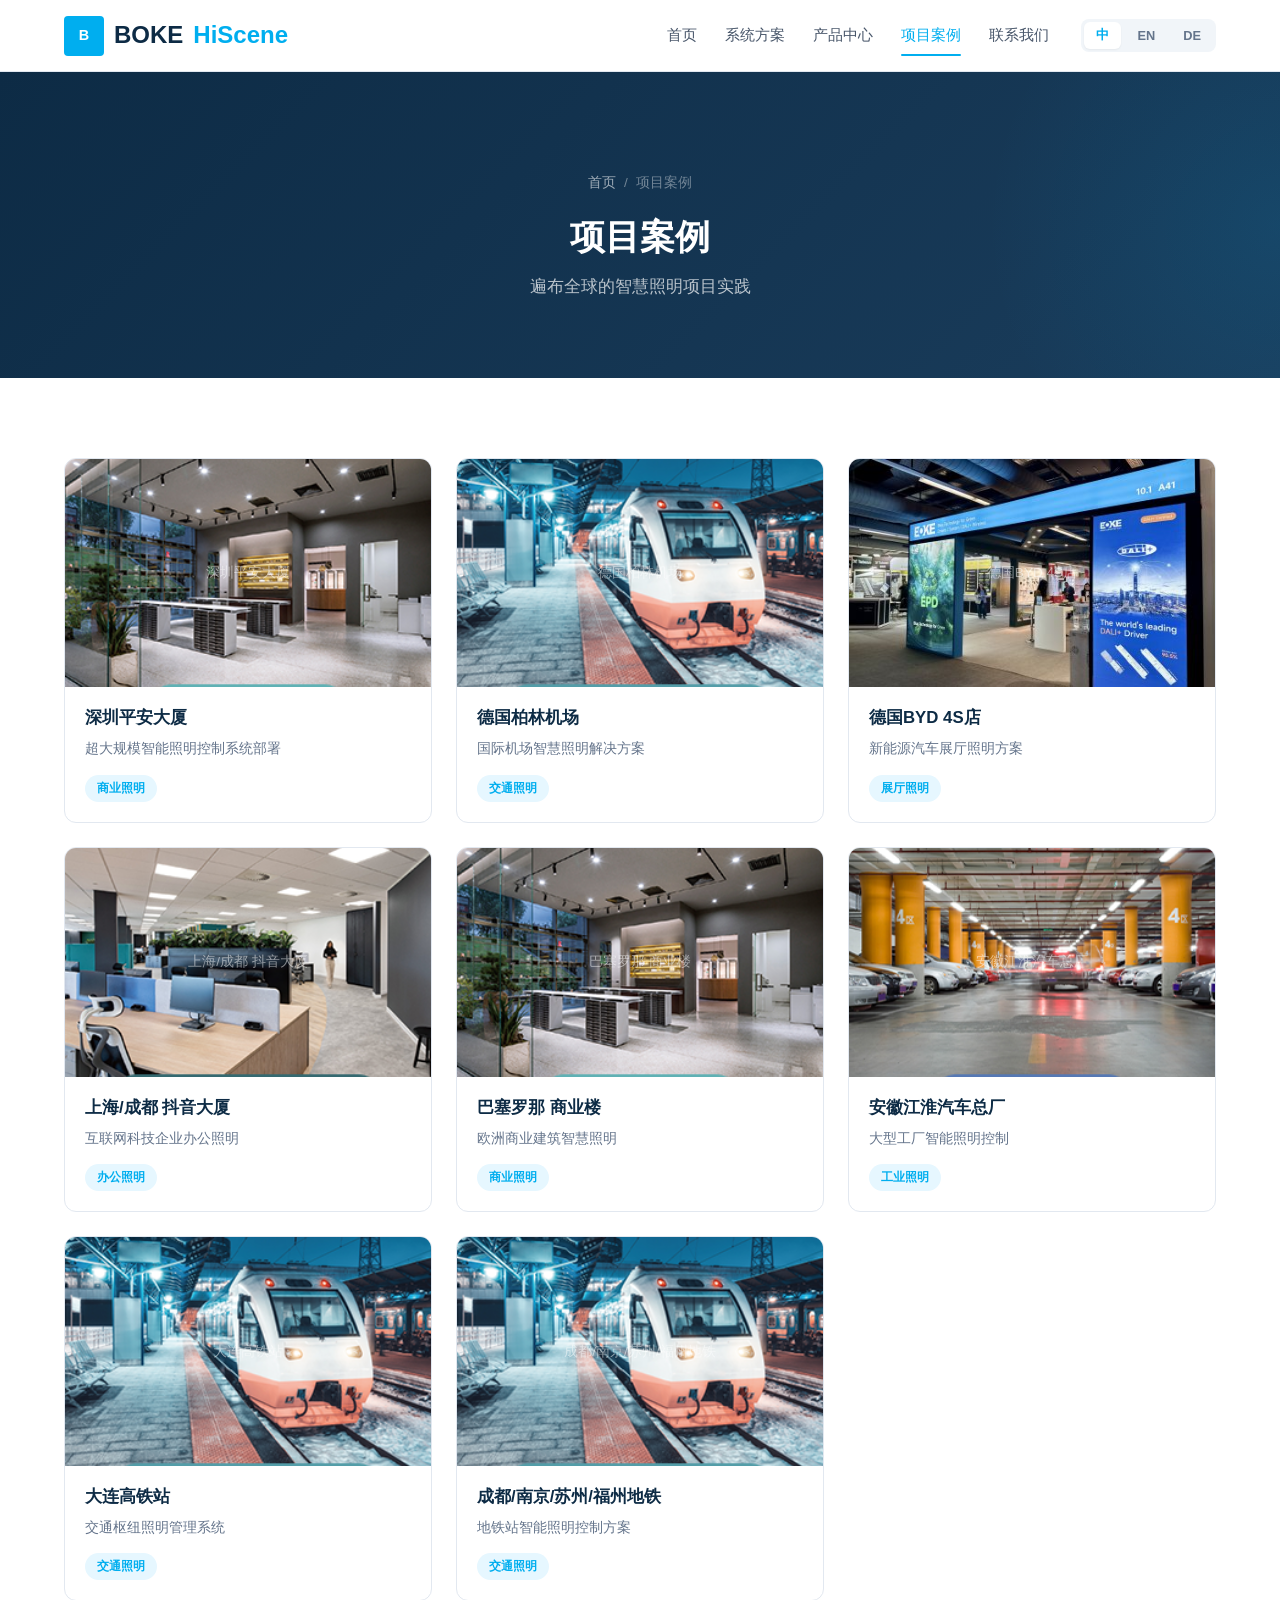
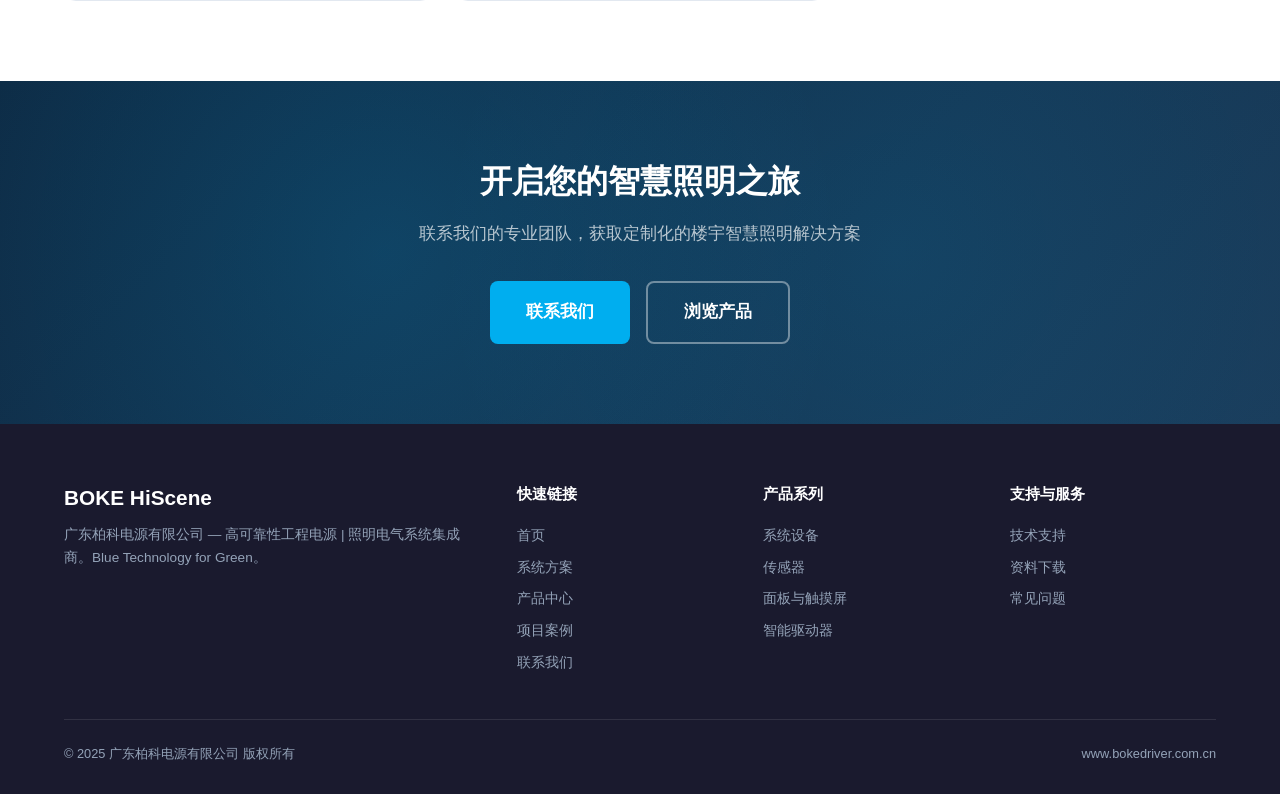
==== commit 6c6c8fc6: "add images" ====
--- a/cases.html
+++ b/cases.html
@@ -52,7 +52,7 @@
       <div class="case-grid">
         <!-- Shenzhen Ping An Tower -->
         <div class="case-card">
-          <div class="case-card-image" style="background: linear-gradient(135deg, #0D2B45, #1A5276);">
+          <div class="case-card-image" style="background-image: url('images/commercial-lighting.png');">
             <span data-i18n="case.pingan">深圳平安大厦</span>
           </div>
           <div class="case-card-body">
@@ -63,7 +63,7 @@
         </div>
         <!-- Berlin Airport -->
         <div class="case-card">
-          <div class="case-card-image" style="background: linear-gradient(135deg, #1A3D5C, #2C5F7C);">
+          <div class="case-card-image" style="background-image: url('images/rail-transit.png');">
             <span data-i18n="case.berlin">德国柏林机场</span>
           </div>
           <div class="case-card-body">
@@ -74,7 +74,7 @@
         </div>
         <!-- BYD 4S -->
         <div class="case-card">
-          <div class="case-card-image" style="background: linear-gradient(135deg, #1E4D6E, #2E6D8E);">
+          <div class="case-card-image" style="background-image: url('images/exhibition.jpg');">
             <span data-i18n="case.byd">德国BYD 4S店</span>
           </div>
           <div class="case-card-body">
@@ -85,7 +85,7 @@
         </div>
         <!-- TikTok -->
         <div class="case-card">
-          <div class="case-card-image" style="background: linear-gradient(135deg, #0E4D6E, #1A6E8E);">
+          <div class="case-card-image" style="background-image: url('images/office-lighting.png');">
             <span data-i18n="case.tiktok">上海/成都 抖音大厦</span>
           </div>
           <div class="case-card-body">
@@ -96,7 +96,7 @@
         </div>
         <!-- Barcelona -->
         <div class="case-card">
-          <div class="case-card-image" style="background: linear-gradient(135deg, #2C3E50, #4A6680);">
+          <div class="case-card-image" style="background-image: url('images/commercial-lighting.png');">
             <span data-i18n="case.barcelona">巴塞罗那 商业楼</span>
           </div>
           <div class="case-card-body">
@@ -107,7 +107,7 @@
         </div>
         <!-- JAC Motors -->
         <div class="case-card">
-          <div class="case-card-image" style="background: linear-gradient(135deg, #1A2332, #3A5062);">
+          <div class="case-card-image" style="background-image: url('images/industrial-lighting.png');">
             <span data-i18n="case.jac">安徽江淮汽车总厂</span>
           </div>
           <div class="case-card-body">
@@ -118,7 +118,7 @@
         </div>
         <!-- Dalian HSR -->
         <div class="case-card">
-          <div class="case-card-image" style="background: linear-gradient(135deg, #0D3B5C, #1D5B7C);">
+          <div class="case-card-image" style="background-image: url('images/rail-transit.png');">
             <span data-i18n="case.dalian">大连高铁站</span>
           </div>
           <div class="case-card-body">
@@ -129,7 +129,7 @@
         </div>
         <!-- Metro -->
         <div class="case-card">
-          <div class="case-card-image" style="background: linear-gradient(135deg, #162B3D, #2A4B6D);">
+          <div class="case-card-image" style="background-image: url('images/rail-transit.png');">
             <span data-i18n="case.metro">成都/南京/苏州/福州地铁</span>
           </div>
           <div class="case-card-body">
--- a/css/style.css
+++ b/css/style.css
@@ -294,28 +294,20 @@
   background: linear-gradient(135deg, var(--navy) 0%, var(--navy-light) 50%, #0E4D6E 100%);
   overflow: hidden;
   margin-top: var(--header-height);
+  background-image: url('../images/company.png');
+  background-size: cover;
+  background-position: center;
 }
 
 .hero::before {
   content: "";
   position: absolute;
-  top: -50%;
-  right: -20%;
-  width: 70%;
-  height: 200%;
-  background: linear-gradient(135deg, rgba(0,174,239,0.15) 0%, rgba(0,174,239,0.05) 100%);
-  transform: rotate(-15deg);
-  border-radius: 100px;
+  inset: 0;
+  background: rgba(13, 43, 69, 0.82);
 }
 
 .hero::after {
-  content: "";
-  position: absolute;
-  bottom: -10%;
-  left: -10%;
-  width: 40%;
-  height: 60%;
-  background: radial-gradient(circle, rgba(0,174,239,0.1) 0%, transparent 70%);
+  display: none;
 }
 
 .hero .container {
@@ -323,14 +315,15 @@
   z-index: 2;
   display: flex;
   align-items: center;
-  gap: 60px;
-  padding-top: 40px;
-  padding-bottom: 40px;
+  justify-content: center;
+  padding-top: 60px;
+  padding-bottom: 60px;
 }
 
 .hero-content {
-  flex: 1;
-  color: white;
+  color: white;
+  text-align: center;
+  max-width: 800px;
 }
 
 .hero-badge {
@@ -366,23 +359,25 @@
   font-weight: 800;
   line-height: 1.2;
   margin-bottom: 16px;
+  white-space: nowrap;
 }
 
 .hero h1 span {
-  color: var(--primary);
+  color: white;
 }
 
 .hero-subtitle {
   font-size: 1.2rem;
   color: rgba(255,255,255,0.8);
   margin-bottom: 32px;
-  max-width: 520px;
+  max-width: 640px;
+  margin-left: auto;
+  margin-right: auto;
   line-height: 1.7;
 }
 
 .hero-visual {
-  flex: 1;
-  max-width: 480px;
+  display: none;
 }
 
 .hero-image-placeholder {
@@ -395,6 +390,8 @@
   justify-content: center;
   color: rgba(255,255,255,0.5);
   font-size: 0.9rem;
+  background-size: cover;
+  background-position: center;
 }
 
 /* --- Buttons --- */
@@ -577,9 +574,12 @@
   border-bottom: 1px solid var(--gray-200);
   position: relative;
   overflow: hidden;
-}
-
-.product-card-image::before {
+  background-size: contain;
+  background-position: center;
+  background-repeat: no-repeat;
+}
+
+.product-card-image:not([style*="background-image"])::before {
   content: "";
   position: absolute;
   top: 0;
@@ -597,6 +597,10 @@
   color: var(--gray-500);
 }
 
+.product-card-image[style*="background-image"] span {
+  display: none;
+}
+
 .product-card-body {
   padding: 20px;
 }
@@ -663,6 +667,8 @@
   color: rgba(255,255,255,0.5);
   font-size: 0.85rem;
   position: relative;
+  background-size: cover;
+  background-position: center;
 }
 
 .case-card-body {
@@ -856,6 +862,8 @@
   position: absolute;
   inset: 0;
   background: linear-gradient(135deg, var(--navy) 0%, var(--navy-light) 100%);
+  background-size: cover;
+  background-position: center;
 }
 
 .scene-card::after {
@@ -905,6 +913,9 @@
   justify-content: center;
   color: var(--gray-400);
   border: 1px solid var(--gray-200);
+  background-size: contain;
+  background-position: center;
+  background-repeat: no-repeat;
 }
 
 .product-detail-info h1 {
@@ -1363,7 +1374,7 @@
     text-align: center;
   }
 
-  .hero h1 { font-size: 2rem; }
+  .hero h1 { font-size: 2rem; white-space: normal; }
   .hero-subtitle { margin: 0 auto 24px; }
   .hero-visual { max-width: 320px; width: 100%; }
   .btn-group { justify-content: center; }
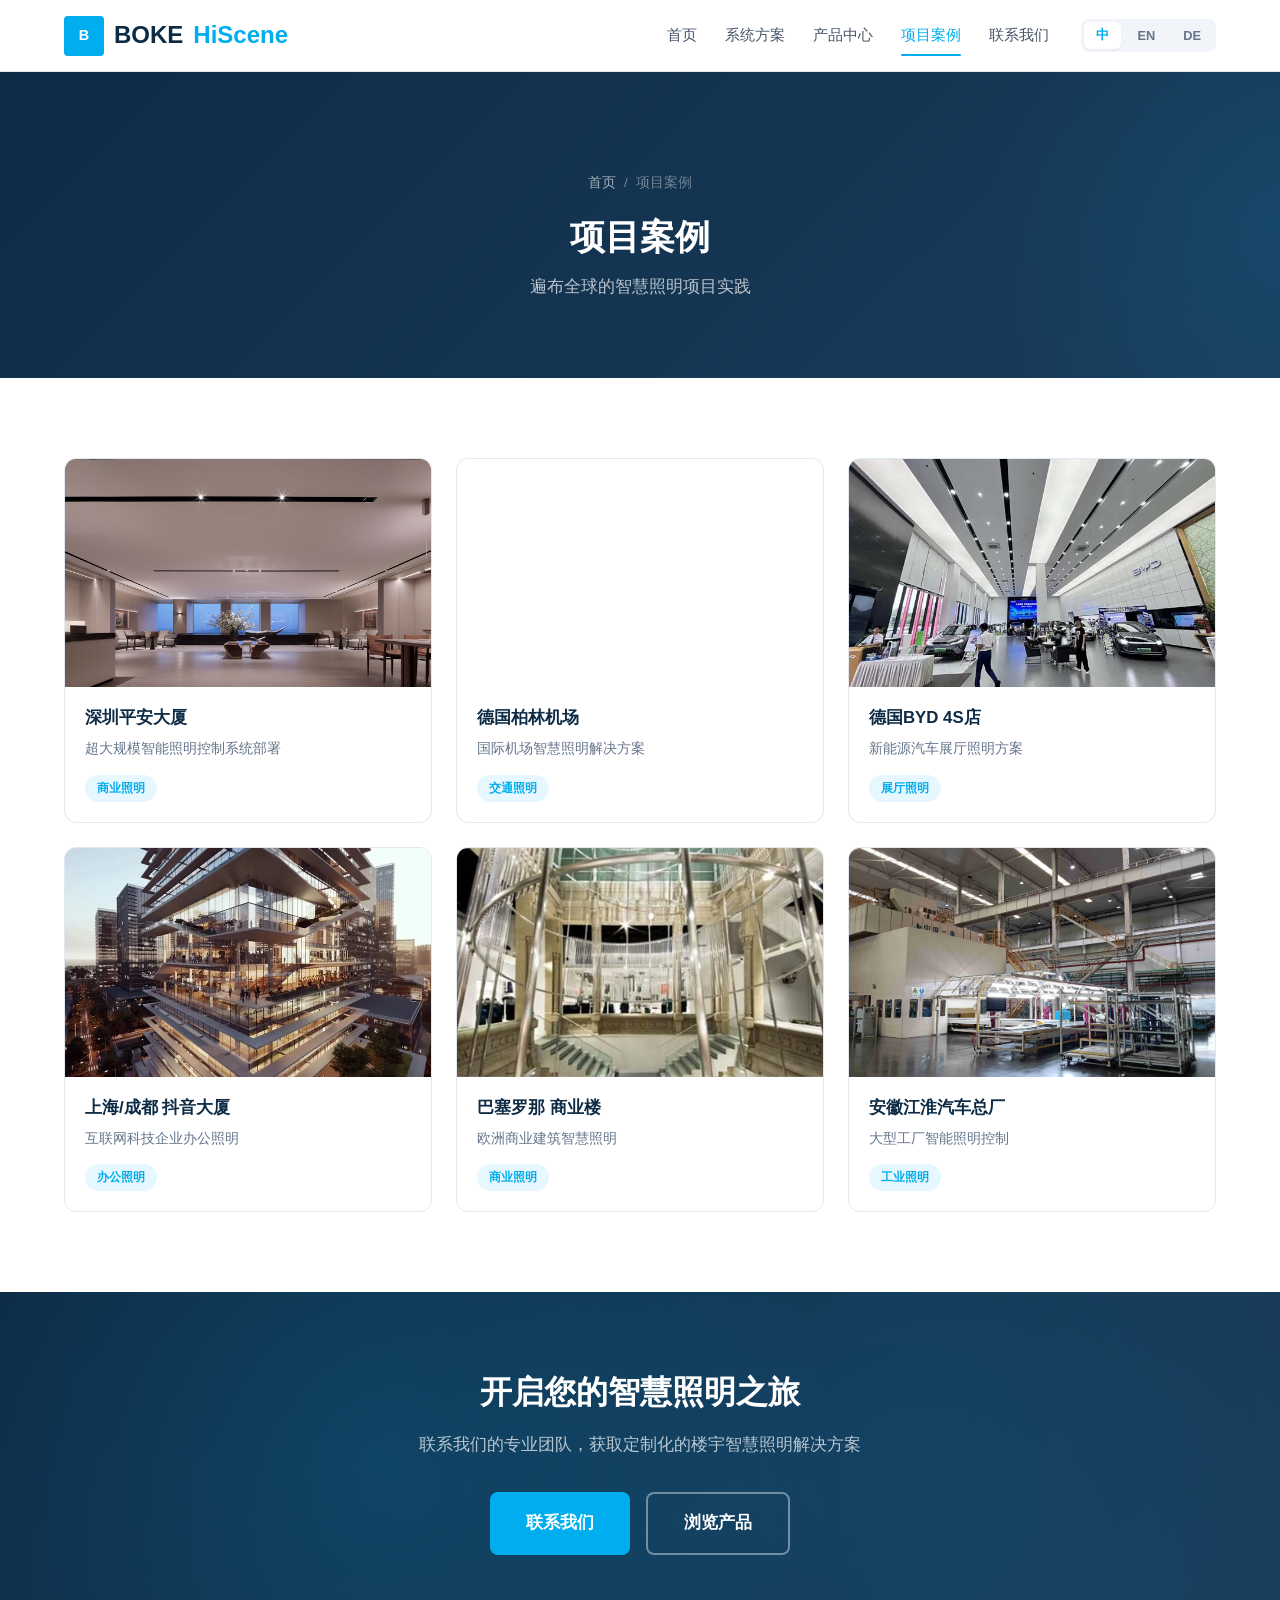
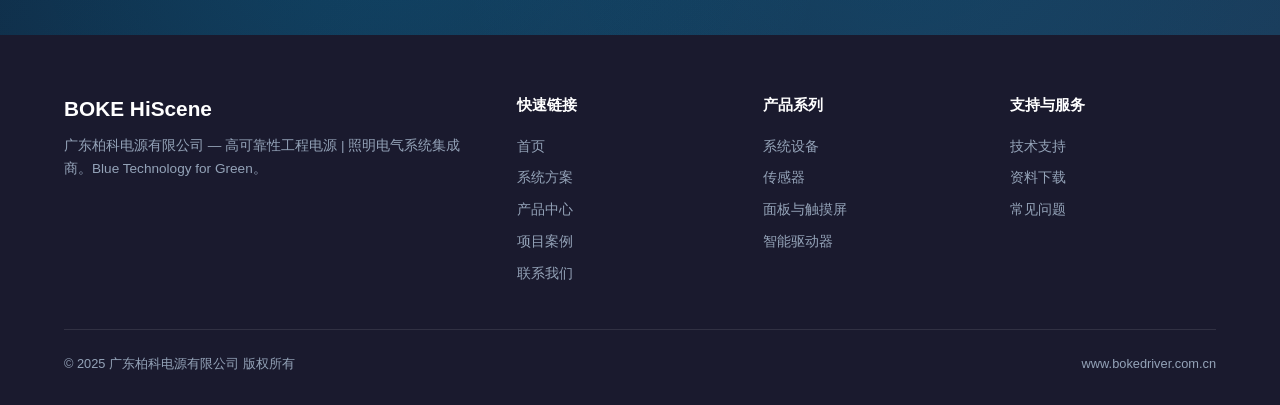
==== commit d5ac75ad: "add more images" ====
--- a/cases.html
+++ b/cases.html
@@ -52,8 +52,7 @@
       <div class="case-grid">
         <!-- Shenzhen Ping An Tower -->
         <div class="case-card">
-          <div class="case-card-image" style="background-image: url('images/commercial-lighting.png');">
-            <span data-i18n="case.pingan">深圳平安大厦</span>
+          <div class="case-card-image" style="background-image: url('images/shenzhenpingandasha.jpg');">
           </div>
           <div class="case-card-body">
             <h3 data-i18n="case.pingan">深圳平安大厦</h3>
@@ -63,8 +62,7 @@
         </div>
         <!-- Berlin Airport -->
         <div class="case-card">
-          <div class="case-card-image" style="background-image: url('images/rail-transit.png');">
-            <span data-i18n="case.berlin">德国柏林机场</span>
+          <div class="case-card-image" style="background-image: url('images/Berlin_Brandenburg_Airport_Terminal_1.jpg');">
           </div>
           <div class="case-card-body">
             <h3 data-i18n="case.berlin">德国柏林机场</h3>
@@ -74,8 +72,7 @@
         </div>
         <!-- BYD 4S -->
         <div class="case-card">
-          <div class="case-card-image" style="background-image: url('images/exhibition.jpg');">
-            <span data-i18n="case.byd">德国BYD 4S店</span>
+          <div class="case-card-image" style="background-image: url('images/byd4s.jpg');">
           </div>
           <div class="case-card-body">
             <h3 data-i18n="case.byd">德国BYD 4S店</h3>
@@ -85,8 +82,7 @@
         </div>
         <!-- TikTok -->
         <div class="case-card">
-          <div class="case-card-image" style="background-image: url('images/office-lighting.png');">
-            <span data-i18n="case.tiktok">上海/成都 抖音大厦</span>
+          <div class="case-card-image" style="background-image: url('images/douyindasha.jpg');">
           </div>
           <div class="case-card-body">
             <h3 data-i18n="case.tiktok">上海/成都 抖音大厦</h3>
@@ -96,8 +92,7 @@
         </div>
         <!-- Barcelona -->
         <div class="case-card">
-          <div class="case-card-image" style="background-image: url('images/commercial-lighting.png');">
-            <span data-i18n="case.barcelona">巴塞罗那 商业楼</span>
+          <div class="case-card-image" style="background-image: url('images/basailuona.jpg');">
           </div>
           <div class="case-card-body">
             <h3 data-i18n="case.barcelona">巴塞罗那 商业楼</h3>
@@ -107,35 +102,12 @@
         </div>
         <!-- JAC Motors -->
         <div class="case-card">
-          <div class="case-card-image" style="background-image: url('images/industrial-lighting.png');">
-            <span data-i18n="case.jac">安徽江淮汽车总厂</span>
+          <div class="case-card-image" style="background-image: url('images/jianghuaiqiche.jpg');">
           </div>
           <div class="case-card-body">
             <h3 data-i18n="case.jac">安徽江淮汽车总厂</h3>
             <p data-i18n="case.jac.desc">大型工厂智能照明控制</p>
             <span class="case-tag" data-i18n="tag.industrial">工业照明</span>
-          </div>
-        </div>
-        <!-- Dalian HSR -->
-        <div class="case-card">
-          <div class="case-card-image" style="background-image: url('images/rail-transit.png');">
-            <span data-i18n="case.dalian">大连高铁站</span>
-          </div>
-          <div class="case-card-body">
-            <h3 data-i18n="case.dalian">大连高铁站</h3>
-            <p data-i18n="case.dalian.desc">交通枢纽照明管理系统</p>
-            <span class="case-tag" data-i18n="tag.transport">交通照明</span>
-          </div>
-        </div>
-        <!-- Metro -->
-        <div class="case-card">
-          <div class="case-card-image" style="background-image: url('images/rail-transit.png');">
-            <span data-i18n="case.metro">成都/南京/苏州/福州地铁</span>
-          </div>
-          <div class="case-card-body">
-            <h3 data-i18n="case.metro">成都/南京/苏州/福州地铁</h3>
-            <p data-i18n="case.metro.desc">地铁站智能照明控制方案</p>
-            <span class="case-tag" data-i18n="tag.transport">交通照明</span>
           </div>
         </div>
       </div>
--- a/css/style.css
+++ b/css/style.css
@@ -644,6 +644,18 @@
   gap: 24px;
 }
 
+.products-wrapper.show-all {
+  display: grid;
+  grid-template-columns: repeat(4, 1fr);
+  gap: 24px;
+}
+.products-wrapper.show-all .tab-content.active {
+  display: contents;
+}
+.products-wrapper.show-all .product-grid {
+  display: contents;
+}
+
 /* --- Case Card --- */
 .case-card {
   background: var(--white);
@@ -1332,6 +1344,7 @@
 @media (max-width: 1024px) {
   .feature-grid { grid-template-columns: repeat(2, 1fr); }
   .product-grid { grid-template-columns: repeat(3, 1fr); }
+  .products-wrapper.show-all { grid-template-columns: repeat(3, 1fr); }
   .advantage-grid { grid-template-columns: repeat(3, 1fr); }
   .strategy-grid { grid-template-columns: repeat(3, 1fr); }
   .footer-grid { grid-template-columns: 1fr 1fr; gap: 32px; }
@@ -1382,6 +1395,7 @@
   .stats-grid { grid-template-columns: repeat(2, 1fr); gap: 16px; }
   .feature-grid { grid-template-columns: 1fr; }
   .product-grid { grid-template-columns: repeat(2, 1fr); }
+  .products-wrapper.show-all { grid-template-columns: repeat(2, 1fr); }
   .scene-grid { grid-template-columns: repeat(2, 1fr); }
   .case-grid { grid-template-columns: 1fr; }
   .advantage-grid { grid-template-columns: repeat(2, 1fr); }
